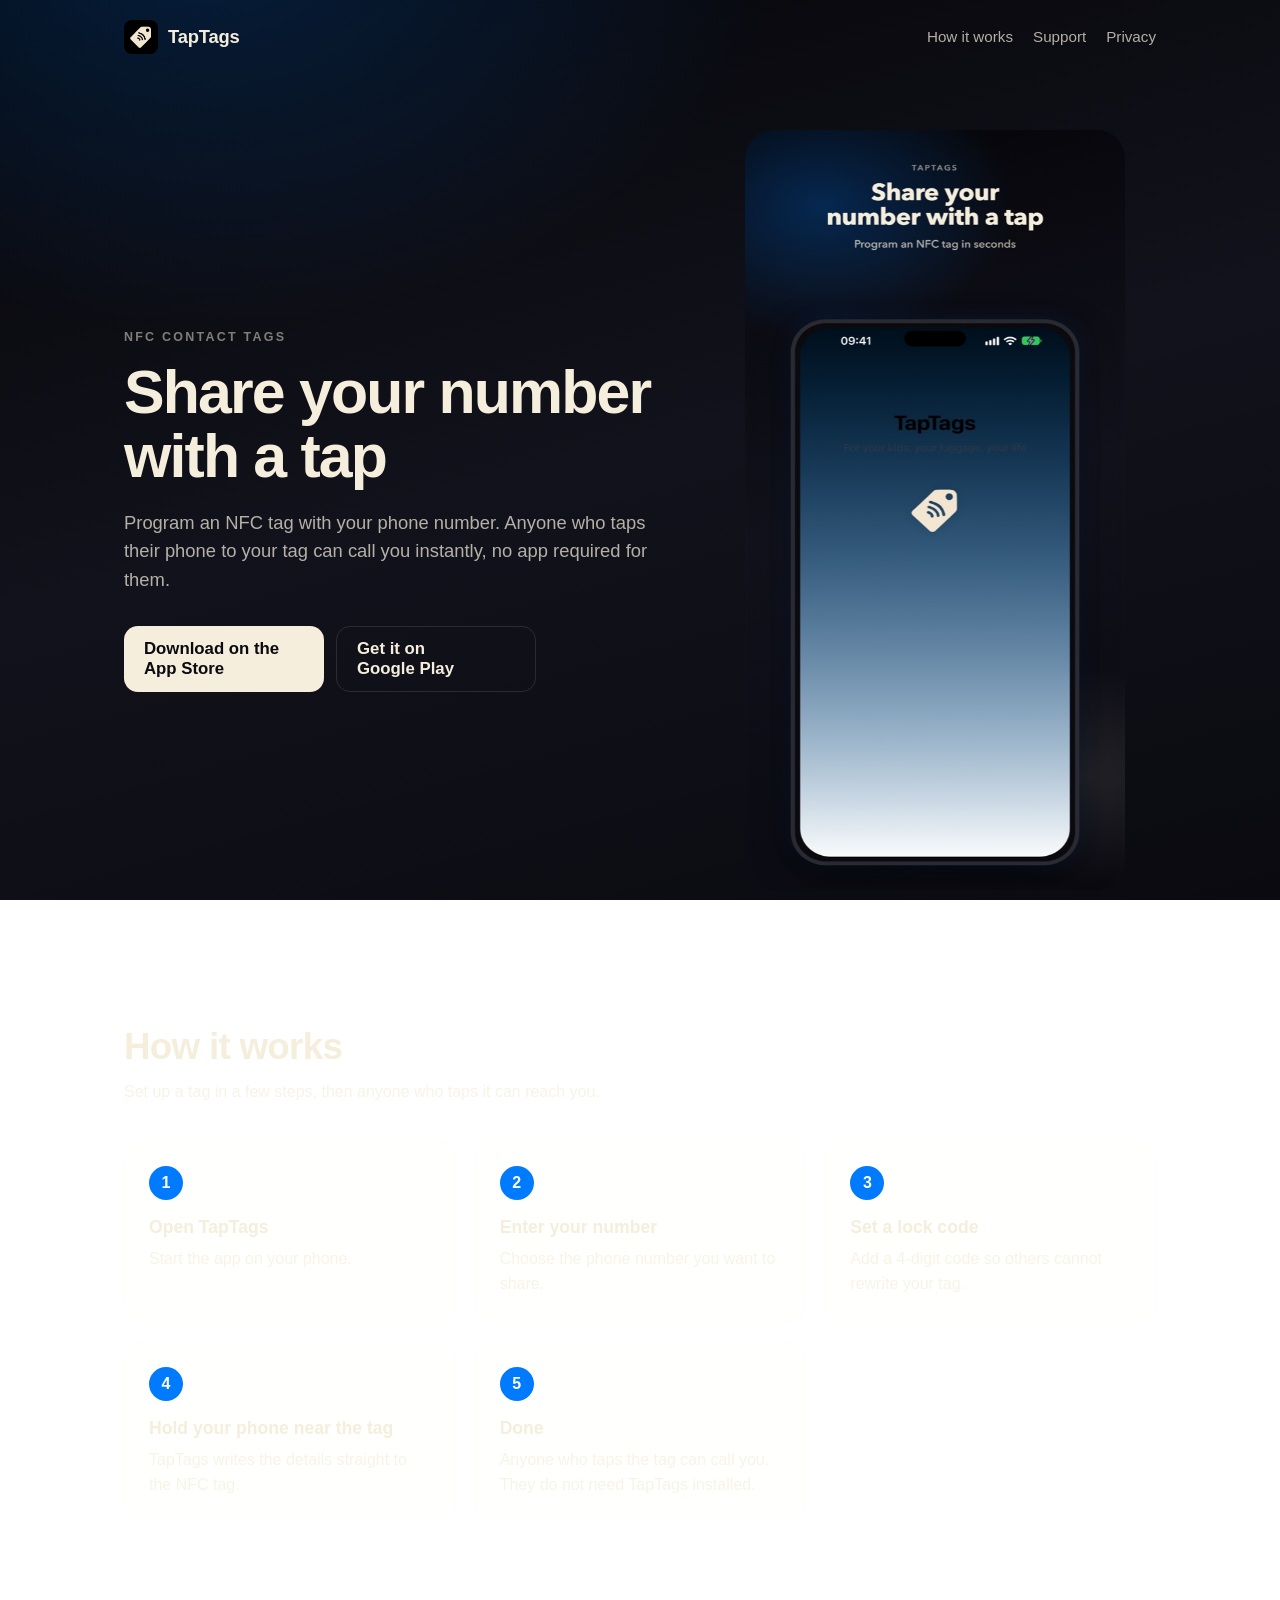
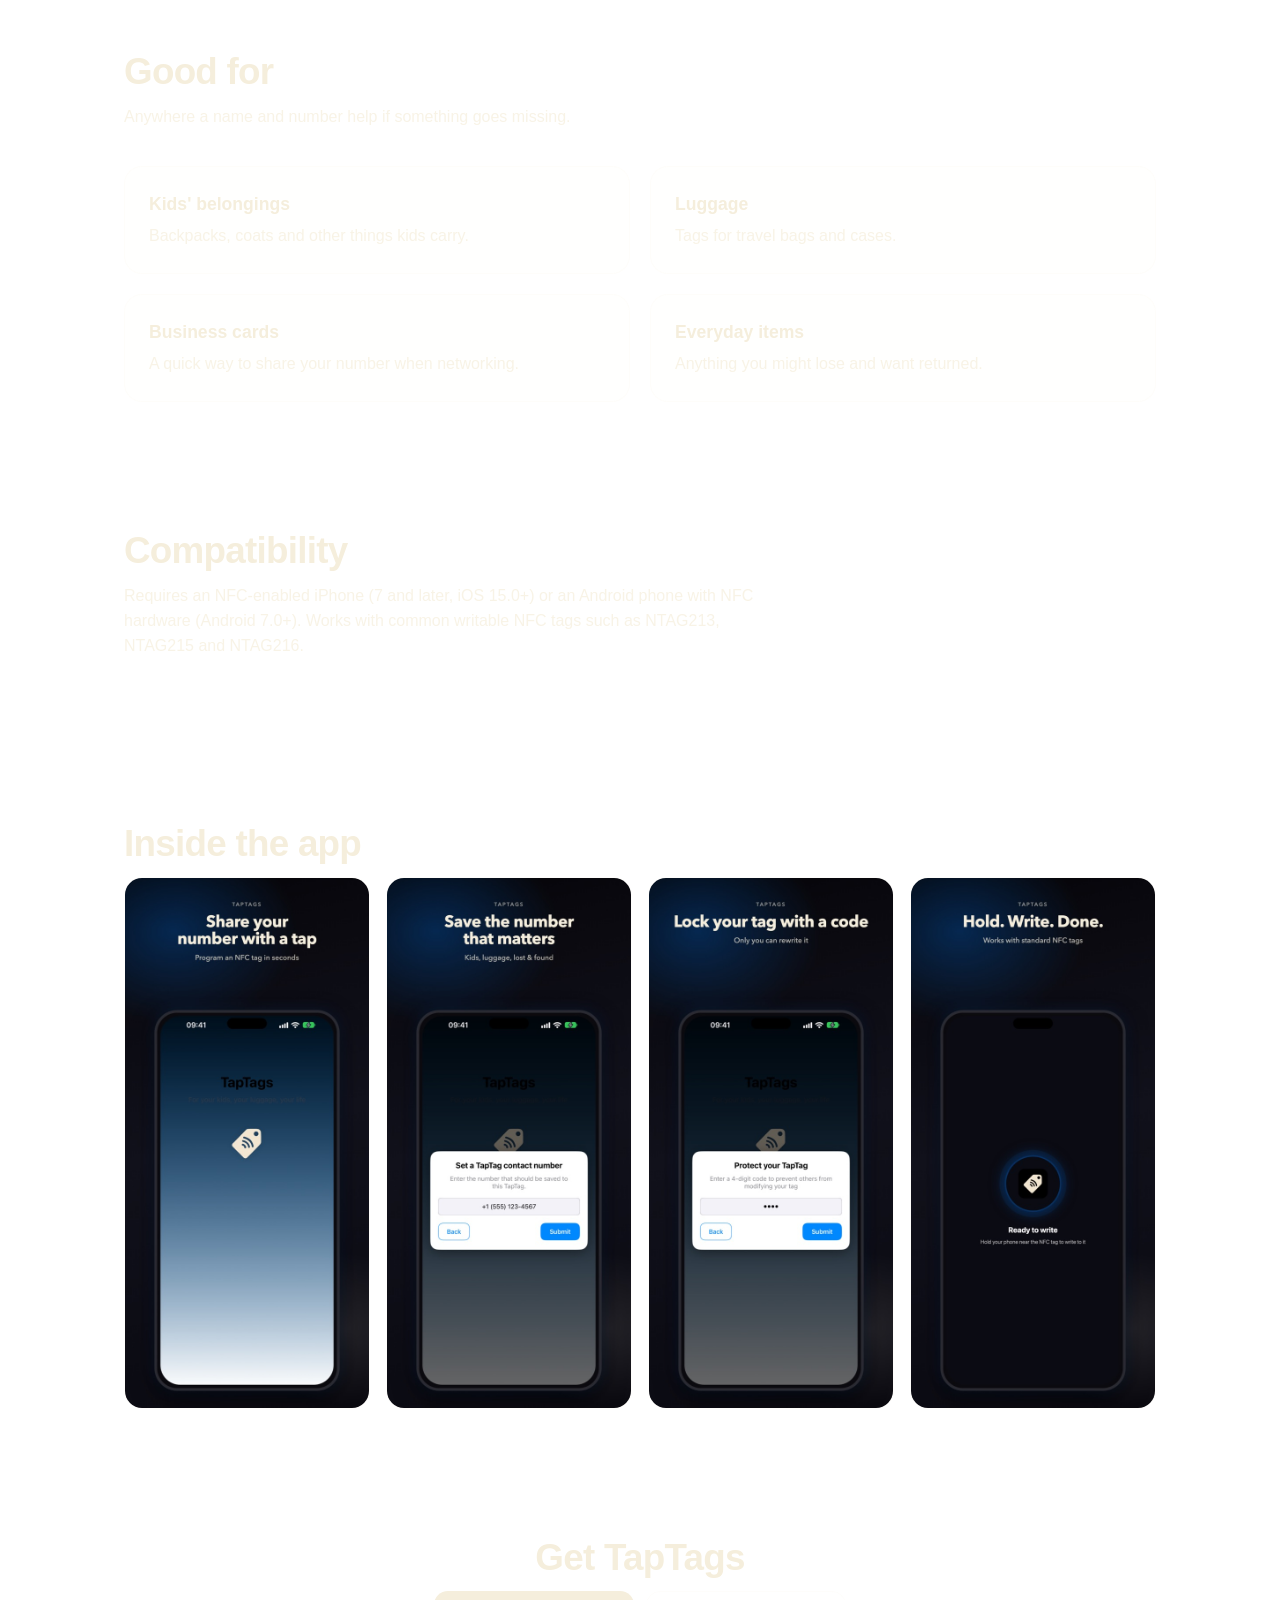
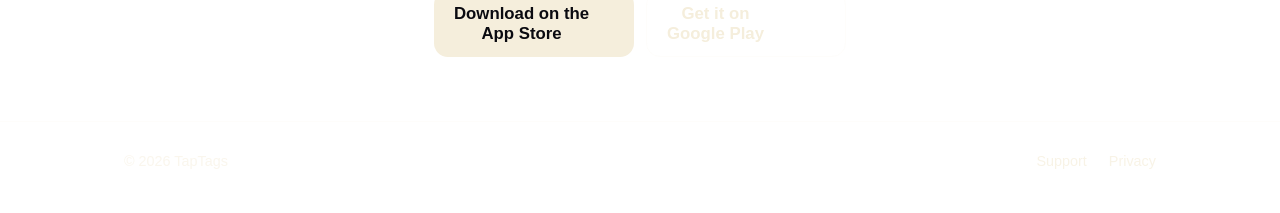
==== index.html @ 19587d7e "Build site v1: landing, /get, /ios, /android, /privacy, /support, 404 - Landing page with hero, how " ====
<!DOCTYPE html>
<html lang="en-GB">
<head>
<meta charset="UTF-8">
<meta name="viewport" content="width=device-width, initial-scale=1">
<title>TapTags - share your number with a tap</title>
<meta name="description" content="TapTags programs NFC tags with your phone number, so anyone who taps their phone to your tag can call you instantly.">
<link rel="icon" href="/assets/img/favicon-32.png" sizes="32x32">
<link rel="apple-touch-icon" href="/assets/img/apple-touch-icon.png">
<link rel="stylesheet" href="/assets/style.css">
<meta property="og:title" content="TapTags">
<meta property="og:description" content="Share your number with a tap. Program an NFC tag with your phone number, no app required for the person tapping it.">
<meta property="og:image" content="/assets/img/og-1024x500.jpg">
<meta property="og:type" content="website">
</head>
<body>
<header class="site-header">
  <div class="wrap">
    <a class="brand" href="/"><img src="/assets/img/icon-512.png" alt=""><span>TapTags</span></a>
    <nav class="nav">
      <a href="/#how">How it works</a>
      <a href="/support">Support</a>
      <a href="/privacy">Privacy</a>
    </nav>
  </div>
</header>

<main>
  <section class="hero">
    <div class="wrap">
      <div class="hero-copy">
        <p class="eyebrow">NFC contact tags</p>
        <h1>Share your number with a tap</h1>
        <p class="lede">Program an NFC tag with your phone number. Anyone who taps their phone to your tag can call you instantly, no app required for them.</p>
        <div class="stores">
          <a class="store-btn" href="/ios">
            <span>Download on the<br><strong>App Store</strong></span>
          </a>
          <a class="store-btn secondary" href="/android">
            <span>Get it on<br><strong>Google Play</strong></span>
          </a>
        </div>
      </div>
      <div class="hero-shot">
        <img src="/assets/img/01-share-with-a-tap.jpg" alt="TapTags app screen showing a tag being shared with a tap" width="380" height="760">
      </div>
    </div>
  </section>

  <section id="how">
    <div class="wrap">
      <h2>How it works</h2>
      <p class="section-lede">Set up a tag in a few steps, then anyone who taps it can reach you.</p>
      <ol class="steps">
        <li class="card">
          <h3>Open TapTags</h3>
          <p>Start the app on your phone.</p>
        </li>
        <li class="card">
          <h3>Enter your number</h3>
          <p>Choose the phone number you want to share.</p>
        </li>
        <li class="card">
          <h3>Set a lock code</h3>
          <p>Add a 4-digit code so others cannot rewrite your tag.</p>
        </li>
        <li class="card">
          <h3>Hold your phone near the tag</h3>
          <p>TapTags writes the details straight to the NFC tag.</p>
        </li>
        <li class="card">
          <h3>Done</h3>
          <p>Anyone who taps the tag can call you. They do not need TapTags installed.</p>
        </li>
      </ol>
    </div>
  </section>

  <section>
    <div class="wrap">
      <h2>Good for</h2>
      <p class="section-lede">Anywhere a name and number help if something goes missing.</p>
      <div class="features">
        <div class="card">
          <h3>Kids' belongings</h3>
          <p>Backpacks, coats and other things kids carry.</p>
        </div>
        <div class="card">
          <h3>Luggage</h3>
          <p>Tags for travel bags and cases.</p>
        </div>
        <div class="card">
          <h3>Business cards</h3>
          <p>A quick way to share your number when networking.</p>
        </div>
        <div class="card">
          <h3>Everyday items</h3>
          <p>Anything you might lose and want returned.</p>
        </div>
      </div>
    </div>
  </section>

  <section>
    <div class="wrap">
      <h2>Compatibility</h2>
      <p class="section-lede">Requires an NFC-enabled iPhone (7 and later, iOS 15.0+) or an Android phone with NFC hardware (Android 7.0+). Works with common writable NFC tags such as NTAG213, NTAG215 and NTAG216.</p>
    </div>
  </section>

  <section>
    <div class="wrap">
      <h2>Inside the app</h2>
      <div class="gallery">
        <img src="/assets/img/01-share-with-a-tap.jpg" alt="Share with a tap screen" loading="lazy">
        <img src="/assets/img/03-save-the-number.jpg" alt="Save the number screen" loading="lazy">
        <img src="/assets/img/04-lock-your-tag.jpg" alt="Lock your tag screen" loading="lazy">
        <img src="/assets/img/05-hold-write-done.jpg" alt="Hold, write, done screen" loading="lazy">
      </div>
    </div>
  </section>

  <section class="cta">
    <div class="wrap">
      <h2>Get TapTags</h2>
      <div class="stores">
        <a class="store-btn" href="/ios">
          <span>Download on the<br><strong>App Store</strong></span>
        </a>
        <a class="store-btn secondary" href="/android">
          <span>Get it on<br><strong>Google Play</strong></span>
        </a>
      </div>
    </div>
  </section>
</main>

<footer class="site-footer">
  <div class="wrap">
    <span>&copy; 2026 TapTags</span>
    <span>
      <a href="/support">Support</a>
      <a href="/privacy">Privacy</a>
    </span>
  </div>
</footer>
</body>
</html>
---- assets/style.css ----
:root {
  --bg: #050508;
  --bg-2: #12121c;
  --cream: #f5eedc;
  --cream-dim: rgba(245, 238, 220, 0.72);
  --cream-faint: rgba(245, 238, 220, 0.5);
  --blue: #007aff;
  --line: rgba(245, 238, 220, 0.12);
  --radius: 18px;
  --max: 1080px;
}

* { box-sizing: border-box; }

html { -webkit-text-size-adjust: 100%; }

body {
  margin: 0;
  min-height: 100vh;
  font-family: "Avenir Next", -apple-system, BlinkMacSystemFont, "SF Pro Text", "Segoe UI", Roboto, "Helvetica Neue", Arial, sans-serif;
  color: var(--cream);
  background:
    radial-gradient(1000px 700px at 15% -10%, rgba(0, 122, 255, 0.22), transparent 60%),
    linear-gradient(165deg, var(--bg) 0%, var(--bg-2) 50%, #0a0a10 100%);
  background-attachment: fixed;
  line-height: 1.55;
}

a { color: var(--cream); }
img { max-width: 100%; display: block; }

.wrap { width: 100%; max-width: var(--max); margin: 0 auto; padding: 0 24px; }

/* Header */
.site-header { padding: 20px 0; }
.site-header .wrap { display: flex; align-items: center; justify-content: space-between; gap: 16px; }
.brand { display: flex; align-items: center; gap: 10px; text-decoration: none; font-weight: 700; font-size: 1.15rem; letter-spacing: -0.01em; }
.brand img { width: 34px; height: 34px; border-radius: 8px; }
.nav { display: flex; gap: 20px; font-size: 0.95rem; }
.nav a { text-decoration: none; color: var(--cream-dim); }
.nav a:hover { color: var(--cream); }

/* Hero */
.hero { padding: 56px 0 72px; }
.hero .wrap { display: grid; grid-template-columns: 1.1fr 0.9fr; gap: 48px; align-items: center; }
.eyebrow { text-transform: uppercase; letter-spacing: 0.18em; font-size: 0.78rem; font-weight: 600; color: var(--cream-faint); margin: 0 0 14px; }
h1 { font-size: clamp(2.3rem, 5.5vw, 3.8rem); line-height: 1.05; letter-spacing: -0.03em; margin: 0 0 20px; }
.lede { font-size: 1.15rem; color: var(--cream-dim); margin: 0 0 32px; max-width: 34em; }
.hero-shot img { width: 100%; max-width: 380px; margin: 0 auto; border-radius: 28px; }

/* Store buttons */
.stores { display: flex; flex-wrap: wrap; gap: 12px; }
.store-btn {
  display: inline-flex; align-items: center; gap: 12px;
  min-width: 200px; padding: 12px 20px;
  border-radius: 14px; text-decoration: none;
  background: var(--cream); color: #0a0a10;
  font-weight: 600; line-height: 1.2;
  transition: transform 0.15s ease, box-shadow 0.15s ease;
}
.store-btn:hover { transform: translateY(-1px); box-shadow: 0 8px 24px rgba(0, 0, 0, 0.4); }
.store-btn svg { width: 26px; height: 26px; flex: none; }
.store-btn small { display: block; font-size: 0.72rem; font-weight: 500; opacity: 0.7; }
.store-btn span { font-size: 1.05rem; }
.store-btn.secondary { background: transparent; color: var(--cream); border: 1px solid var(--line); }

/* Sections */
section { padding: 64px 0; }
h2 { font-size: clamp(1.6rem, 3.5vw, 2.3rem); letter-spacing: -0.02em; line-height: 1.15; margin: 0 0 12px; }
.section-lede { color: var(--cream-dim); margin: 0 0 36px; max-width: 40em; }

.steps { display: grid; grid-template-columns: repeat(3, 1fr); gap: 20px; counter-reset: step; padding: 0; margin: 0; list-style: none; }
.card {
  background: rgba(245, 238, 220, 0.04);
  border: 1px solid var(--line);
  border-radius: var(--radius);
  padding: 24px;
}
.steps .card::before {
  counter-increment: step; content: counter(step);
  display: inline-grid; place-items: center;
  width: 34px; height: 34px; border-radius: 50%;
  background: var(--blue); color: #fff; font-weight: 700; margin-bottom: 14px;
}
.card h3 { margin: 0 0 6px; font-size: 1.1rem; }
.card p { margin: 0; color: var(--cream-dim); }

.features { display: grid; grid-template-columns: repeat(2, 1fr); gap: 20px; }

.gallery { display: grid; grid-template-columns: repeat(4, 1fr); gap: 16px; }
.gallery img { border-radius: 18px; border: 1px solid var(--line); }

.cta { text-align: center; }
.cta .stores { justify-content: center; }

/* Prose pages */
.prose { max-width: 720px; padding: 32px 0 72px; }
.prose h1 { font-size: clamp(2rem, 4.5vw, 2.8rem); }
.prose h2 { font-size: 1.35rem; margin: 36px 0 8px; }
.prose p, .prose li { color: var(--cream-dim); }
.prose .meta { color: var(--cream-faint); font-size: 0.95rem; }
.faq details { border-bottom: 1px solid var(--line); padding: 16px 0; }
.faq summary { cursor: pointer; font-weight: 600; color: var(--cream); }
.faq details p { margin: 10px 0 0; }

/* Tag landing page */
.get { min-height: 100vh; display: grid; place-items: center; text-align: center; padding: 32px 24px; }
.get .icon { width: 96px; height: 96px; border-radius: 22px; margin: 0 auto 24px; }
.get h1 { font-size: clamp(2rem, 7vw, 2.8rem); }
.get .stores { justify-content: center; margin-top: 8px; }
.get .note { color: var(--cream-faint); font-size: 0.9rem; margin-top: 28px; }

/* Footer */
.site-footer { border-top: 1px solid var(--line); padding: 28px 0 40px; color: var(--cream-faint); font-size: 0.9rem; }
.site-footer .wrap { display: flex; flex-wrap: wrap; justify-content: space-between; gap: 12px; }
.site-footer a { color: var(--cream-dim); text-decoration: none; margin-left: 18px; }
.site-footer a:first-child { margin-left: 0; }

@media (max-width: 820px) {
  .hero { padding: 24px 0 48px; }
  .hero .wrap { grid-template-columns: 1fr; }
  .hero-shot { order: -1; }
  .hero-shot img { max-width: 260px; }
  .steps, .features { grid-template-columns: 1fr; }
  .gallery { grid-template-columns: repeat(2, 1fr); }
  .nav { gap: 14px; }
  .store-btn { flex: 1 1 200px; }
}

@media (prefers-reduced-motion: reduce) {
  .store-btn { transition: none; }
}
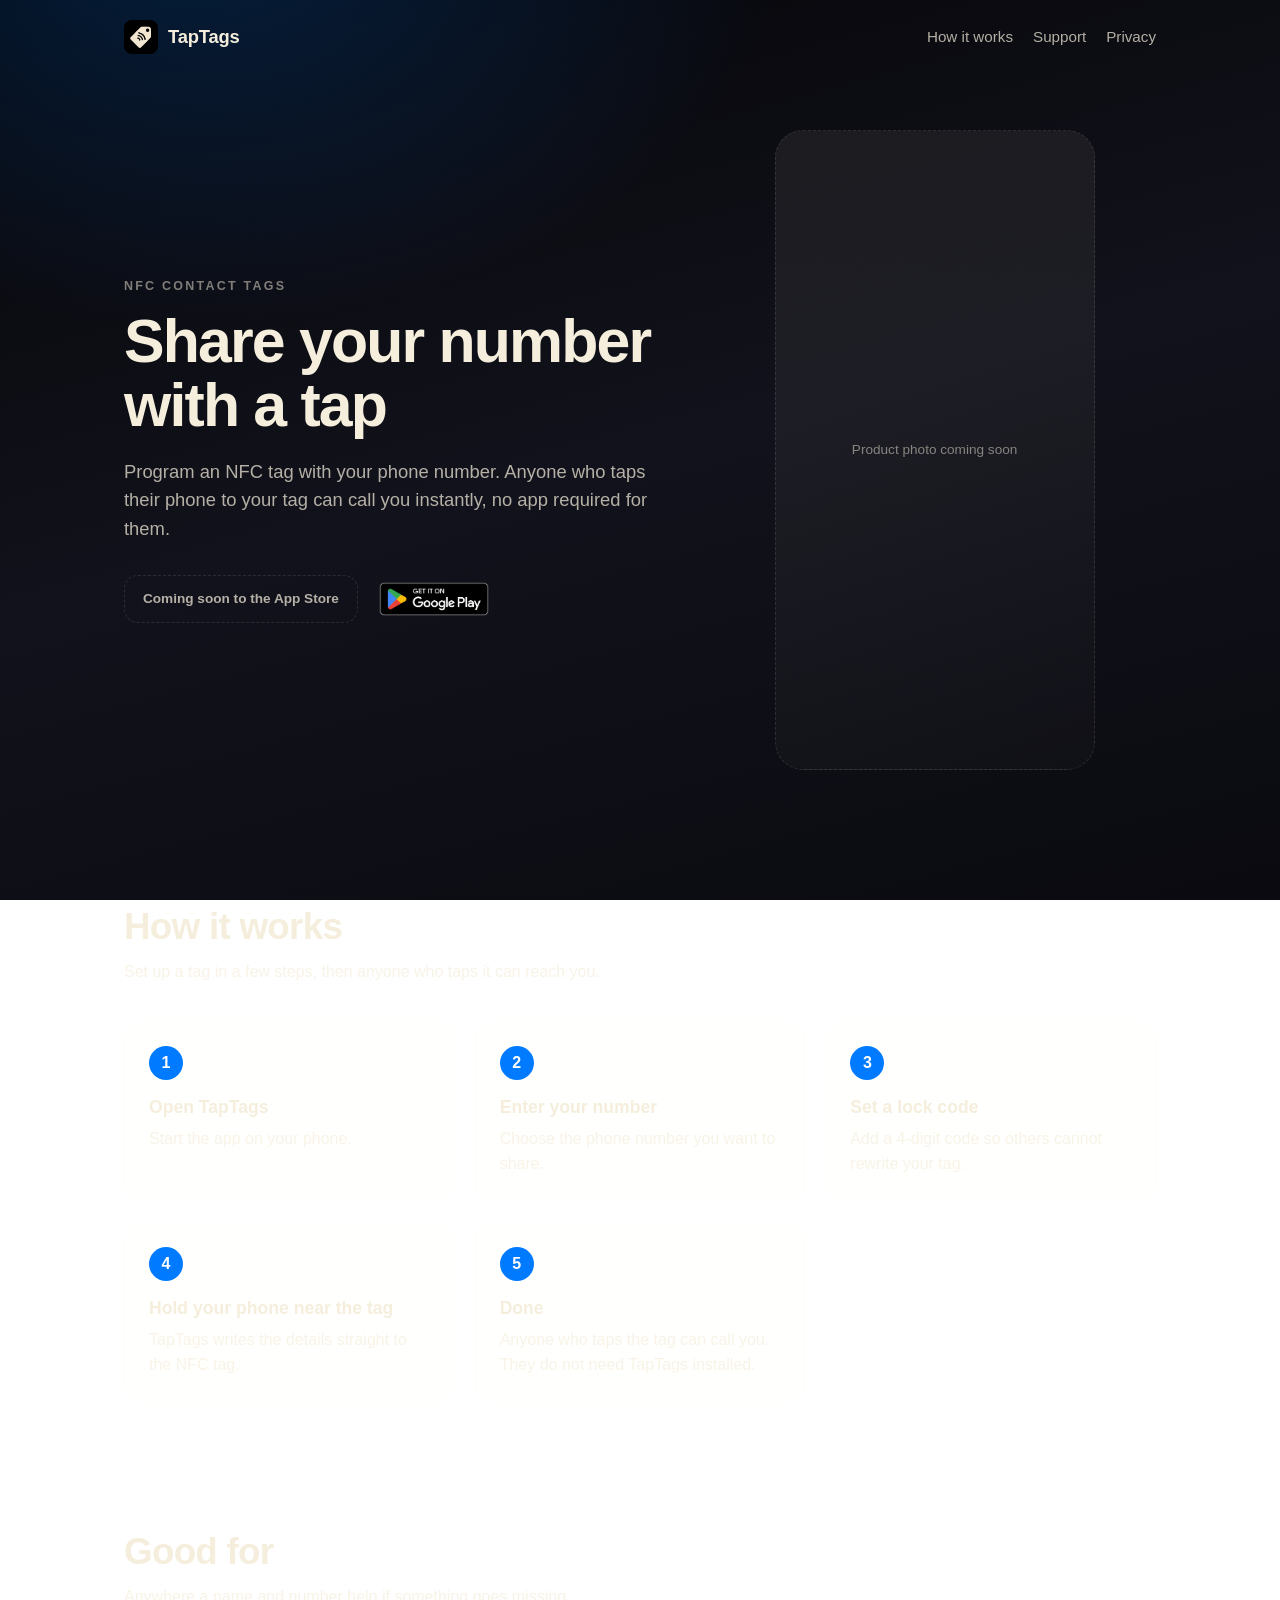
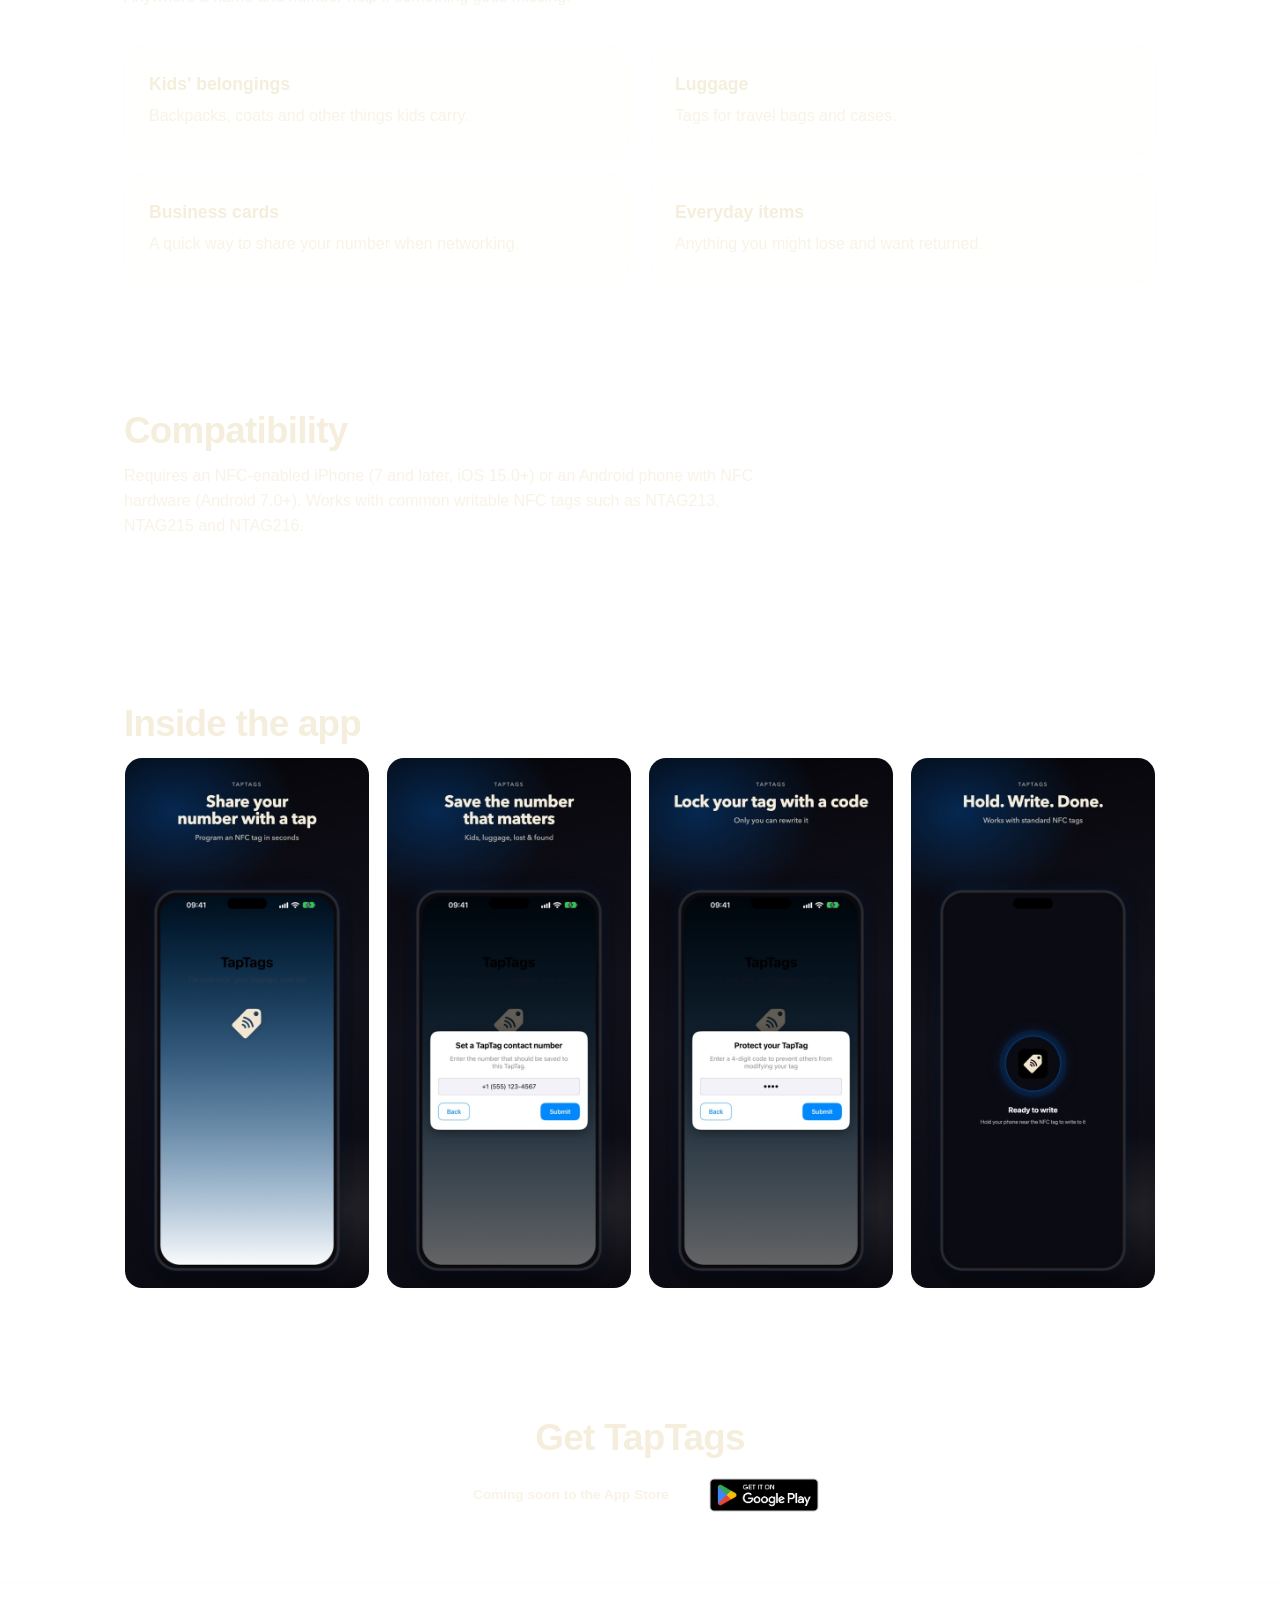
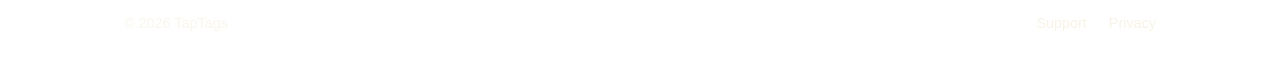
==== commit 484fe5e2: "Fix mobile hero order, nav wrap, hero placeholder, App Store coming-soon, badges, support email" ====
--- a/index.html
+++ b/index.html
@@ -18,7 +18,7 @@
   <div class="wrap">
     <a class="brand" href="/"><img src="/assets/img/icon-512.png" alt=""><span>TapTags</span></a>
     <nav class="nav">
-      <a href="/#how">How it works</a>
+      <a href="/#how"><span class="nav-full">How it works</span><span class="nav-short">How</span></a>
       <a href="/support">Support</a>
       <a href="/privacy">Privacy</a>
     </nav>
@@ -33,16 +33,19 @@
         <h1>Share your number with a tap</h1>
         <p class="lede">Program an NFC tag with your phone number. Anyone who taps their phone to your tag can call you instantly, no app required for them.</p>
         <div class="stores">
-          <a class="store-btn" href="/ios">
-            <span>Download on the<br><strong>App Store</strong></span>
+          <a class="store-btn" data-store="ios" href="/ios">
+            <img class="badge-img" src="/assets/img/badges/app-store-badge.svg" alt="Download on the App Store">
           </a>
-          <a class="store-btn secondary" href="/android">
-            <span>Get it on<br><strong>Google Play</strong></span>
+          <a class="store-btn secondary" data-store="android" href="/android">
+            <img class="badge-img" src="/assets/img/badges/google-play-badge.png" alt="Get it on Google Play">
           </a>
         </div>
       </div>
       <div class="hero-shot">
-        <img src="/assets/img/01-share-with-a-tap.jpg" alt="TapTags app screen showing a tag being shared with a tap" width="380" height="760">
+        <!-- Product photo coming soon. Drop in assets/img/hero.webp (or
+             hero.png) for desktop and assets/img/hero-mobile.webp (or
+             hero-mobile.png) for mobile, matching this slot. -->
+        <div class="hero-placeholder" aria-hidden="true">Product photo coming soon</div>
       </div>
     </div>
   </section>
@@ -124,11 +127,11 @@
     <div class="wrap">
       <h2>Get TapTags</h2>
       <div class="stores">
-        <a class="store-btn" href="/ios">
-          <span>Download on the<br><strong>App Store</strong></span>
+        <a class="store-btn" data-store="ios" href="/ios">
+          <img class="badge-img" src="/assets/img/badges/app-store-badge.svg" alt="Download on the App Store">
         </a>
-        <a class="store-btn secondary" href="/android">
-          <span>Get it on<br><strong>Google Play</strong></span>
+        <a class="store-btn secondary" data-store="android" href="/android">
+          <img class="badge-img" src="/assets/img/badges/google-play-badge.png" alt="Get it on Google Play">
         </a>
       </div>
     </div>
@@ -144,5 +147,7 @@
     </span>
   </div>
 </footer>
+<script src="/assets/stores.js"></script>
+<script src="/assets/store-buttons.js"></script>
 </body>
 </html>
--- a/assets/style.css
+++ b/assets/style.css
@@ -39,6 +39,7 @@
 .nav { display: flex; gap: 20px; font-size: 0.95rem; }
 .nav a { text-decoration: none; color: var(--cream-dim); }
 .nav a:hover { color: var(--cream); }
+.nav-short { display: none; }
 
 /* Hero */
 .hero { padding: 56px 0 72px; }
@@ -46,23 +47,41 @@
 .eyebrow { text-transform: uppercase; letter-spacing: 0.18em; font-size: 0.78rem; font-weight: 600; color: var(--cream-faint); margin: 0 0 14px; }
 h1 { font-size: clamp(2.3rem, 5.5vw, 3.8rem); line-height: 1.05; letter-spacing: -0.03em; margin: 0 0 20px; }
 .lede { font-size: 1.15rem; color: var(--cream-dim); margin: 0 0 32px; max-width: 34em; }
-.hero-shot img { width: 100%; max-width: 380px; margin: 0 auto; border-radius: 28px; }
+
+/* Hero image slot: a designed product photo is being made separately.
+   Drop it in as assets/img/hero.webp (or hero.png) for this slot and
+   assets/img/hero-mobile.webp (or hero-mobile.png) for the mobile crop,
+   then swap this CSS placeholder for a <picture>/<img>. Until then this
+   stays a neutral CSS-only placeholder, not a fake product image. */
+.hero-shot { display: flex; justify-content: center; }
+.hero-placeholder {
+  width: 100%; max-width: 320px; aspect-ratio: 380 / 760;
+  margin: 0 auto; border-radius: 28px;
+  border: 1px dashed var(--line);
+  background: linear-gradient(160deg, rgba(245, 238, 220, 0.07), rgba(245, 238, 220, 0.02));
+  display: flex; align-items: center; justify-content: center;
+  padding: 24px; text-align: center;
+  color: var(--cream-faint); font-size: 0.85rem; line-height: 1.4;
+}
 
 /* Store buttons */
-.stores { display: flex; flex-wrap: wrap; gap: 12px; }
+.stores { display: flex; flex-wrap: wrap; gap: 14px; align-items: center; }
 .store-btn {
-  display: inline-flex; align-items: center; gap: 12px;
-  min-width: 200px; padding: 12px 20px;
-  border-radius: 14px; text-decoration: none;
-  background: var(--cream); color: #0a0a10;
-  font-weight: 600; line-height: 1.2;
+  display: inline-flex; align-items: center;
+  text-decoration: none; border-radius: 14px;
   transition: transform 0.15s ease, box-shadow 0.15s ease;
 }
 .store-btn:hover { transform: translateY(-1px); box-shadow: 0 8px 24px rgba(0, 0, 0, 0.4); }
-.store-btn svg { width: 26px; height: 26px; flex: none; }
-.store-btn small { display: block; font-size: 0.72rem; font-weight: 500; opacity: 0.7; }
-.store-btn span { font-size: 1.05rem; }
-.store-btn.secondary { background: transparent; color: var(--cream); border: 1px solid var(--line); }
+.store-btn .badge-img { height: 48px; width: auto; display: block; }
+.store-btn.coming-soon { pointer-events: none; }
+.store-btn.coming-soon:hover { transform: none; box-shadow: none; }
+.coming-soon-label {
+  display: inline-flex; align-items: center; justify-content: center;
+  min-width: 190px; height: 48px; padding: 0 18px;
+  border-radius: 14px; border: 1px dashed var(--line);
+  color: var(--cream-dim); font-weight: 600; font-size: 0.85rem;
+  text-align: center; line-height: 1.2;
+}
 
 /* Sections */
 section { padding: 64px 0; }
@@ -119,12 +138,23 @@
 @media (max-width: 820px) {
   .hero { padding: 24px 0 48px; }
   .hero .wrap { grid-template-columns: 1fr; }
-  .hero-shot { order: -1; }
-  .hero-shot img { max-width: 260px; }
+  .hero-placeholder { max-width: 220px; aspect-ratio: 380 / 760; font-size: 0.8rem; }
   .steps, .features { grid-template-columns: 1fr; }
   .gallery { grid-template-columns: repeat(2, 1fr); }
   .nav { gap: 14px; }
-  .store-btn { flex: 1 1 200px; }
+  .store-btn { flex: 1 1 200px; justify-content: center; }
+}
+
+@media (max-width: 420px) {
+  .wrap { padding: 0 16px; }
+  .site-header { padding: 14px 0; }
+  .brand { font-size: 1rem; gap: 8px; }
+  .brand img { width: 28px; height: 28px; }
+  .nav { gap: 10px; font-size: 0.82rem; }
+  .nav-full { display: none; }
+  .nav-short { display: inline; }
+  .store-btn .badge-img { height: 42px; }
+  .coming-soon-label { min-width: 0; font-size: 0.78rem; padding: 0 12px; }
 }
 
 @media (prefers-reduced-motion: reduce) {
